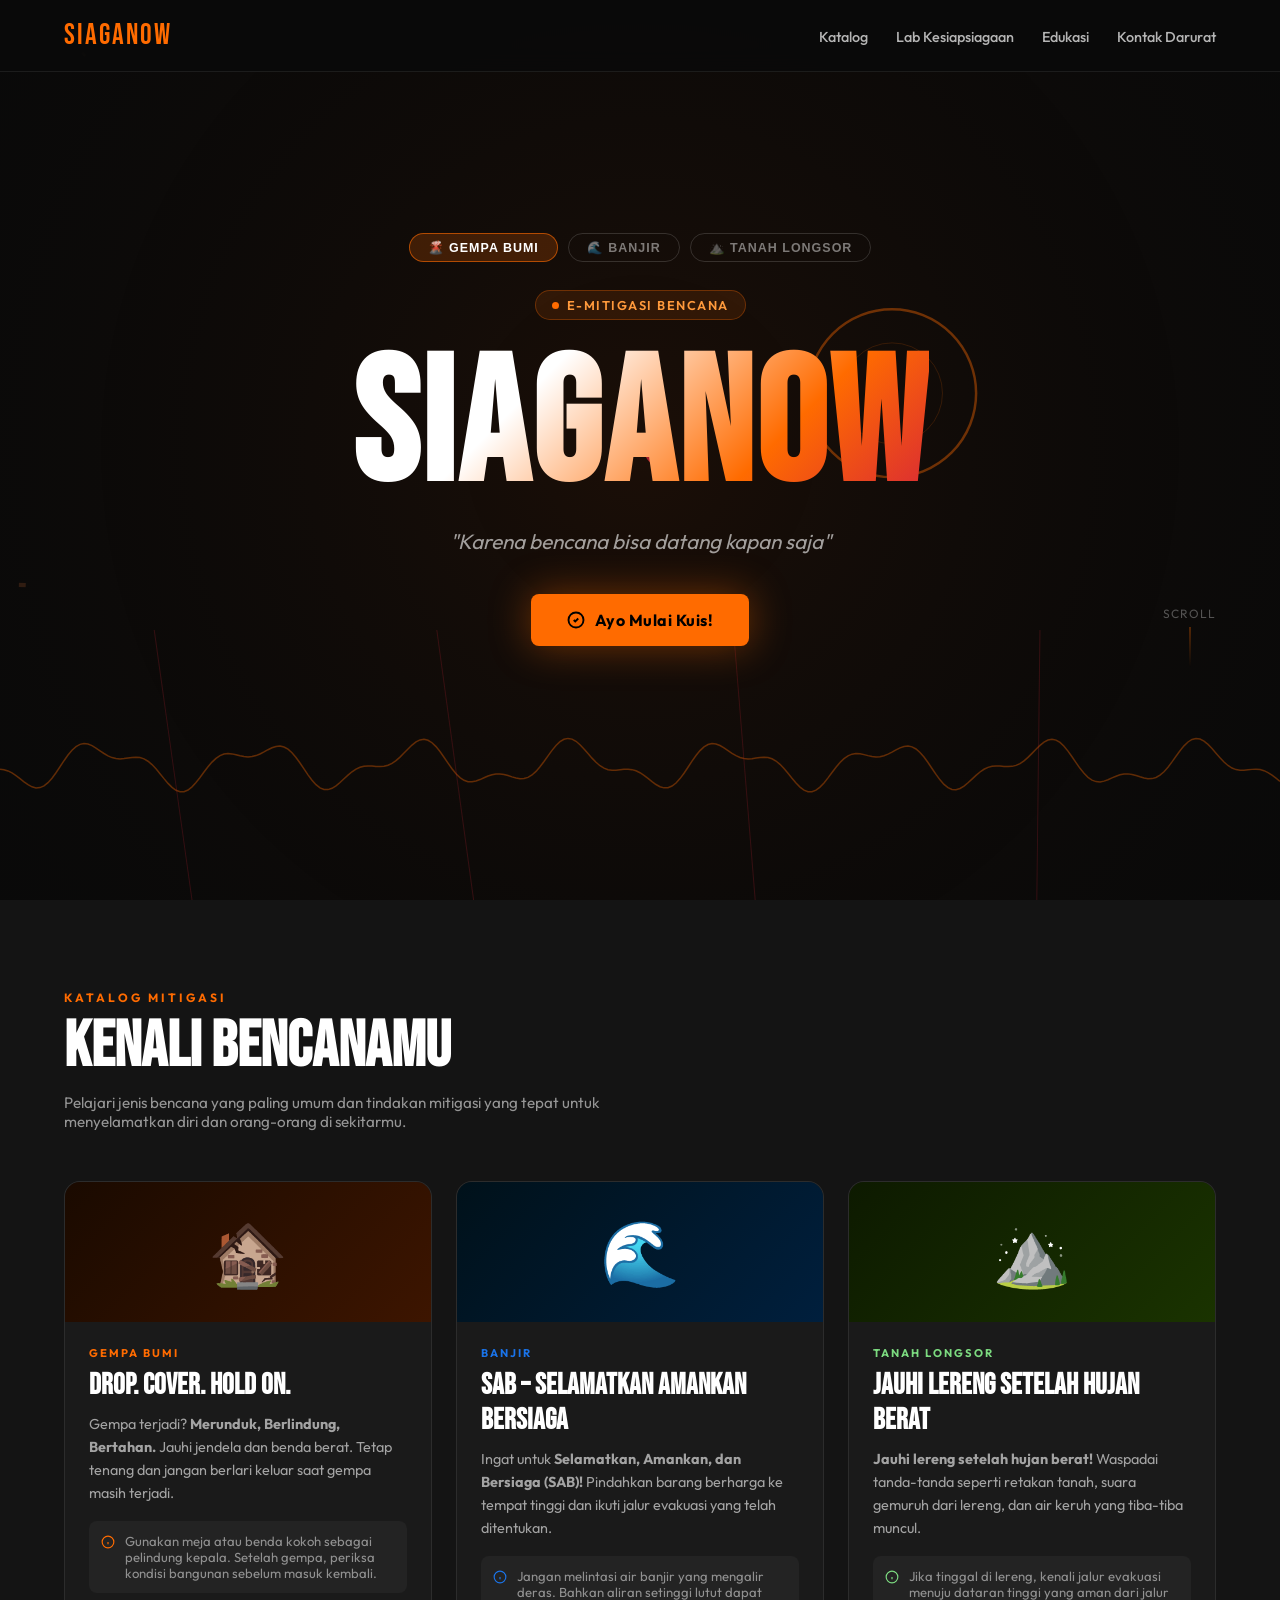
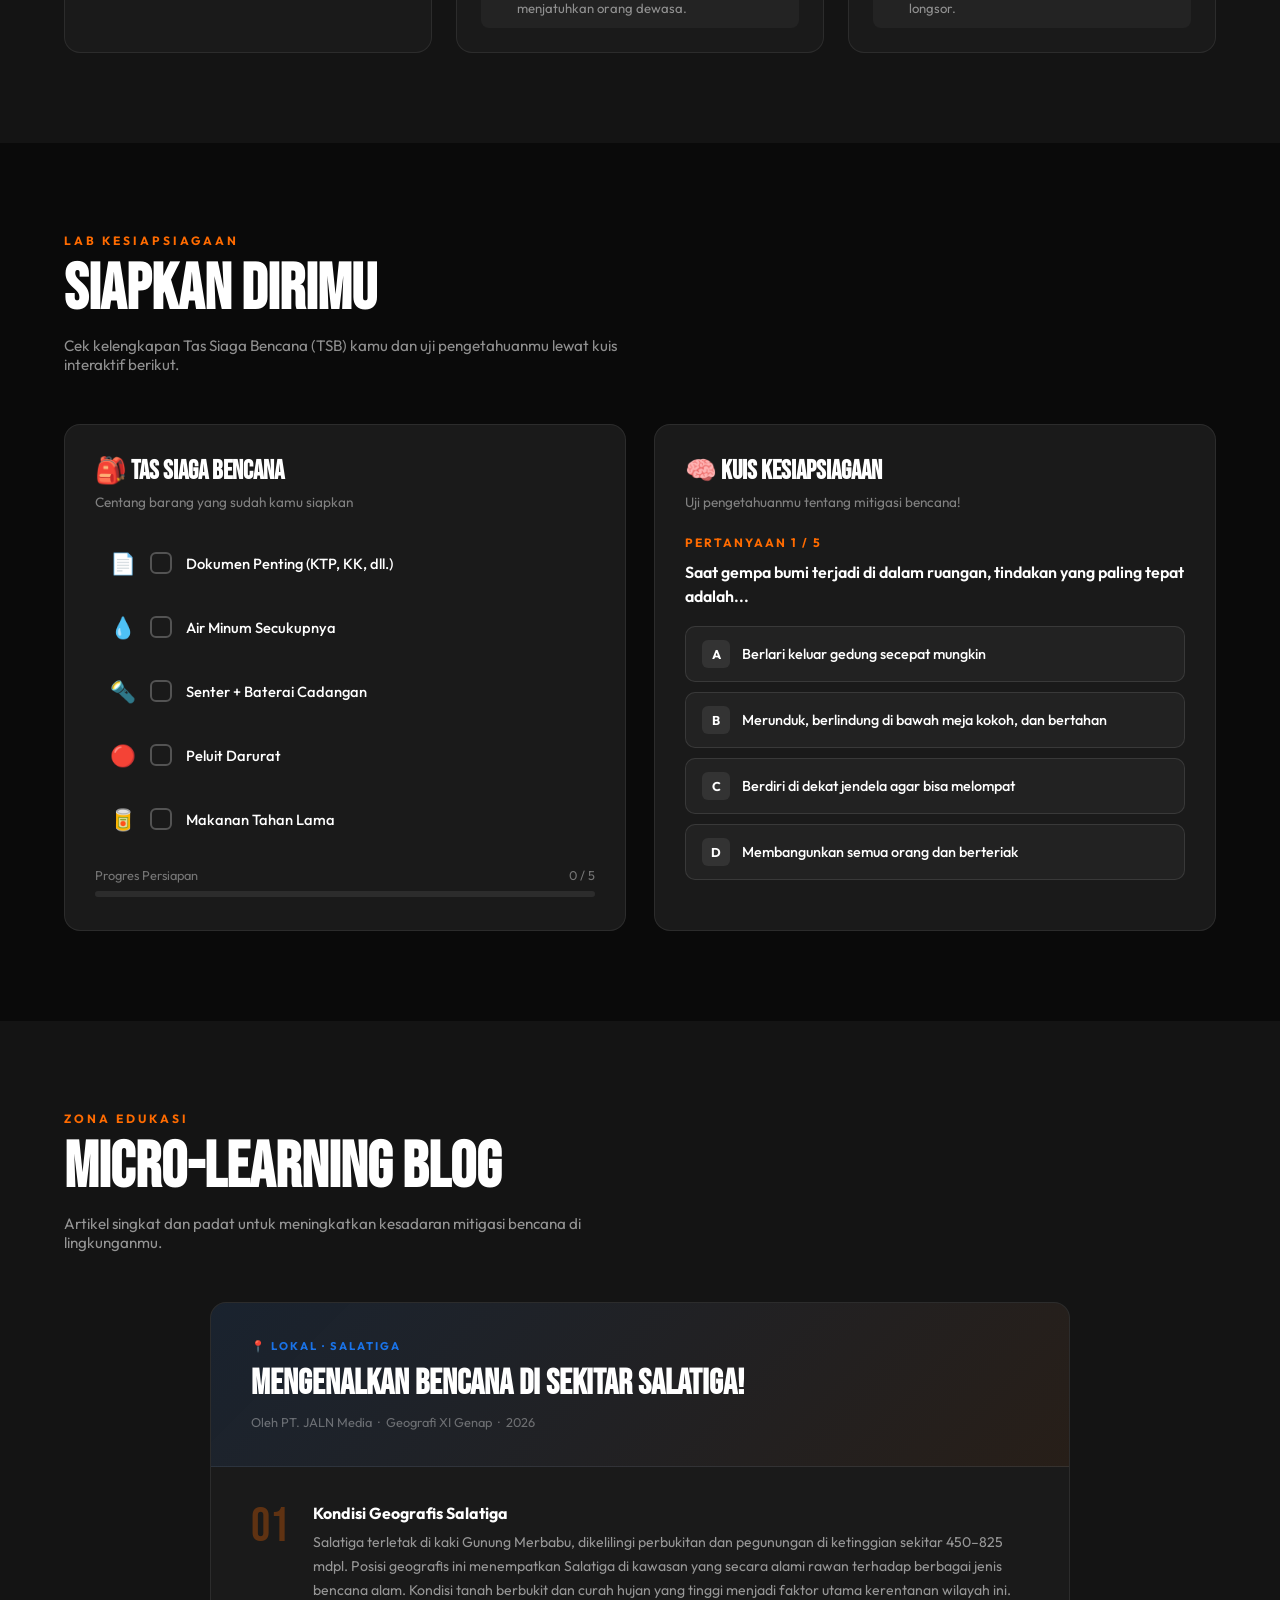
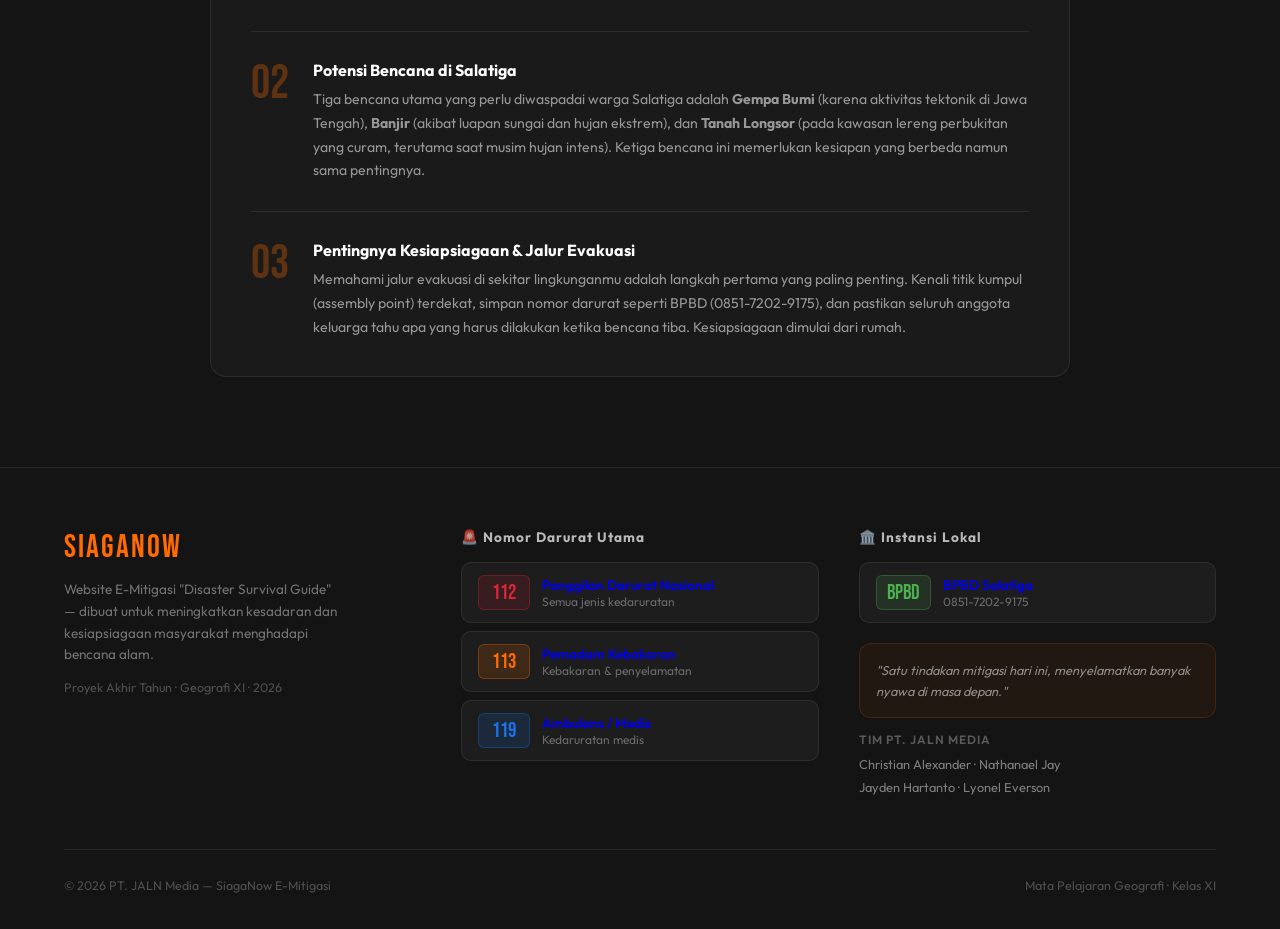
==== siaganow (2).html @ 97d2b54f "Add files via upload" ====
<!DOCTYPE html>
<html lang="id">
<head>
<meta charset="UTF-8">
<meta name="viewport" content="width=device-width, initial-scale=1.0">
<title>SiagaNow – E-Mitigasi</title>
<link href="https://fonts.googleapis.com/css2?family=Bebas+Neue&family=Outfit:wght@300;400;500;600;700&display=swap" rel="stylesheet">
<style>
  :root {
    --orange: #FF6B00;
    --orange-light: #FF9A3C;
    --red: #D72638;
    --blue: #1A73E8;
    --blue-dark: #0D47A1;
    --dark: #0A0A0A;
    --dark2: #141414;
    --dark3: #1E1E1E;
    --white: #FFFFFF;
    --grey: #888;
    --card-bg: #1a1a1a;
    --border: rgba(255,255,255,0.08);
  }
  *, *::before, *::after { margin:0; padding:0; box-sizing:border-box; }
  html { scroll-behavior: smooth; }

  body {
    font-family: 'Outfit', sans-serif;
    background: var(--dark);
    color: var(--white);
    overflow-x: hidden;
  }

  /* NAV */
  nav {
    position: fixed; top:0; left:0; right:0; z-index:100;
    display:flex; align-items:center; justify-content:space-between;
    padding: 18px 5%;
    background: rgba(10,10,10,0.85);
    backdrop-filter: blur(12px);
    border-bottom: 1px solid var(--border);
  }
  .nav-logo { font-family:'Bebas Neue',sans-serif; font-size:1.8rem; letter-spacing:2px; color:var(--orange); }
  .nav-links { display:flex; gap:28px; list-style:none; }
  .nav-links a { color:rgba(255,255,255,0.7); text-decoration:none; font-size:.9rem; font-weight:500; transition:color .2s; }
  .nav-links a:hover { color:var(--orange); }

  /* HERO */
  #hero {
    min-height: 100vh;
    display:flex; flex-direction:column; align-items:center; justify-content:center;
    text-align:center; position:relative; padding: 120px 5% 80px;
    background: var(--dark);
    overflow:hidden;
  }
  #hero-canvas {
    position:absolute; inset:0; width:100%; height:100%; pointer-events:none; z-index:0;
  }
  #hero > *:not(#hero-canvas) { position:relative; z-index:1; }

  /* disaster tabs */
  .disaster-tabs {
    display:flex; gap:10px; margin-bottom:28px; justify-content:center;
    animation: fadeUp .6s .05s ease both;
  }
  .dtab {
    padding:6px 18px; border-radius:999px; border:1px solid rgba(255,255,255,0.15);
    font-size:.78rem; font-weight:600; letter-spacing:1px; text-transform:uppercase;
    cursor:pointer; transition:all .25s; background:transparent; color:rgba(255,255,255,0.45);
  }
  .dtab.active { color:#fff; }
  .dtab[data-d="gempa"].active { background:rgba(255,107,0,0.2); border-color:rgba(255,107,0,0.6); }
  .dtab[data-d="banjir"].active { background:rgba(26,115,232,0.2); border-color:rgba(26,115,232,0.6); }
  .dtab[data-d="longsor"].active { background:rgba(76,175,80,0.2); border-color:rgba(76,175,80,0.6); }
  .hero-badge {
    display:inline-flex; align-items:center; gap:8px;
    background: rgba(255,107,0,0.12); border:1px solid rgba(255,107,0,0.3);
    color:var(--orange-light); font-size:.8rem; font-weight:600; letter-spacing:1.5px; text-transform:uppercase;
    padding:6px 16px; border-radius:999px; margin-bottom:28px;
    animation: fadeUp .6s ease both;
  }
  .hero-badge span { width:7px;height:7px;border-radius:50%;background:var(--orange);animation:pulse 1.5s infinite; }
  @keyframes pulse { 0%,100%{opacity:1} 50%{opacity:.3} }
  @keyframes pulse-ring { 0%{transform:scale(1);opacity:1} 100%{transform:scale(2.5);opacity:0} }

  h1 {
    font-family:'Bebas Neue',sans-serif;
    font-size: clamp(5rem,14vw,11rem);
    line-height:.92; letter-spacing:3px;
    background: linear-gradient(135deg, var(--white) 30%, var(--orange) 70%, var(--red));
    -webkit-background-clip:text; -webkit-text-fill-color:transparent; background-clip:text;
    animation: fadeUp .7s .1s ease both;
  }
  .hero-sub {
    font-size:clamp(1rem,2.5vw,1.3rem); color:rgba(255,255,255,0.6);
    margin:18px auto 40px; max-width:500px; font-style:italic;
    animation: fadeUp .7s .2s ease both;
  }
  .cta-btn {
    display:inline-flex; align-items:center; gap:10px;
    background: var(--orange); color:#000;
    font-weight:700; font-size:1rem; letter-spacing:.5px;
    padding:16px 36px; border-radius:8px; text-decoration:none;
    transition: transform .2s, box-shadow .2s;
    animation: fadeUp .7s .3s ease both;
    box-shadow: 0 0 40px rgba(255,107,0,0.4);
  }
  .cta-btn:hover { transform:translateY(-3px); box-shadow:0 8px 50px rgba(255,107,0,0.6); }
  .cta-btn svg { width:18px;height:18px; }

  .hero-scroll {
    position:absolute; bottom:40px; left:50%; transform:translateX(-50%);
    display:flex; flex-direction:column; align-items:center; gap:6px;
    color:rgba(255,255,255,0.3); font-size:.75rem; letter-spacing:1px;
    animation: fadeIn 1s 1s ease both;
  }
  .hero-scroll::after {
    content:''; width:1px;height:40px;background:linear-gradient(to bottom,rgba(255,107,0,0.6),transparent);
    animation:scrollLine 1.5s infinite;
  }
  @keyframes scrollLine { 0%{opacity:0;transform:scaleY(0);transform-origin:top} 50%{opacity:1} 100%{opacity:0;transform:scaleY(1);transform-origin:top} }

  @keyframes fadeUp { from{opacity:0;transform:translateY(30px)} to{opacity:1;transform:translateY(0)} }
  @keyframes fadeIn { from{opacity:0} to{opacity:1} }

  /* SECTION COMMON */
  section { padding:90px 5%; }
  .section-label {
    font-size:.75rem; font-weight:700; letter-spacing:3px; text-transform:uppercase;
    color:var(--orange); margin-bottom:10px;
  }
  .section-title {
    font-family:'Bebas Neue',sans-serif; font-size:clamp(2.5rem,6vw,4rem); line-height:1;
    margin-bottom:14px;
  }
  .section-desc { color:rgba(255,255,255,0.55); font-size:.95rem; max-width:560px; margin-bottom:50px; }

  /* KATALOG MITIGASI */
  #katalog { background:var(--dark2); }
  .katalog-grid { display:grid; grid-template-columns:repeat(auto-fit,minmax(280px,1fr)); gap:24px; }
  .bencana-card {
    background:var(--card-bg);
    border:1px solid var(--border);
    border-radius:16px; overflow:hidden;
    transition:transform .3s, border-color .3s;
    cursor:default;
    position:relative;
  }
  .bencana-card:hover { transform:translateY(-6px); }
  .bencana-card:hover .card-glow { opacity:1; }
  .card-glow {
    position:absolute; inset:0; border-radius:16px; opacity:0;
    transition:opacity .3s; pointer-events:none;
    border:1px solid; 
  }
  .card-icon-wrap {
    height:140px; display:flex; align-items:center; justify-content:center;
    font-size:4rem; position:relative; overflow:hidden;
  }
  .card-body { padding:24px; }
  .card-type { font-size:.7rem; font-weight:700; letter-spacing:2px; text-transform:uppercase; margin-bottom:8px; }
  .card-title { font-family:'Bebas Neue',sans-serif; font-size:1.8rem; margin-bottom:10px; }
  .card-msg { font-size:.9rem; color:rgba(255,255,255,0.6); line-height:1.6; }
  .card-tip {
    margin-top:16px; display:flex; align-items:flex-start; gap:10px;
    background:rgba(255,255,255,0.04); border-radius:8px; padding:12px;
    font-size:.82rem; color:rgba(255,255,255,0.5);
  }
  .card-tip svg { flex-shrink:0; margin-top:2px; }

  /* Gempa */
  .card-gempa .card-icon-wrap { background:linear-gradient(135deg,#1a0a00,#3d1500); }
  .card-gempa .card-glow { border-color:var(--orange); box-shadow:inset 0 0 30px rgba(255,107,0,0.08); }
  .card-gempa .card-type { color:var(--orange); }
  /* Banjir */
  .card-banjir .card-icon-wrap { background:linear-gradient(135deg,#00111a,#001f3d); }
  .card-banjir .card-glow { border-color:var(--blue); box-shadow:inset 0 0 30px rgba(26,115,232,0.08); }
  .card-banjir .card-type { color:var(--blue); }
  /* Longsor */
  .card-longsor .card-icon-wrap { background:linear-gradient(135deg,#0d1a00,#1a3300); }
  .card-longsor .card-glow { border-color:#4CAF50; box-shadow:inset 0 0 30px rgba(76,175,80,0.08); }
  .card-longsor .card-type { color:#7CDB80; }

  /* LAB */
  #lab { background:var(--dark); }
  .lab-grid { display:grid; grid-template-columns:1fr 1fr; gap:28px; }
  @media(max-width:768px){ .lab-grid{grid-template-columns:1fr;} }

  /* CHECKLIST */
  .checklist-card {
    background:var(--card-bg); border:1px solid var(--border); border-radius:16px; padding:30px;
  }
  .checklist-card h3 { font-family:'Bebas Neue',sans-serif; font-size:1.6rem; margin-bottom:6px; }
  .checklist-sub { color:rgba(255,255,255,0.45); font-size:.85rem; margin-bottom:24px; }
  .checklist-item {
    display:flex; align-items:center; gap:14px;
    padding:14px; border-radius:10px; cursor:pointer;
    transition:background .2s; user-select:none;
    border:1px solid transparent; margin-bottom:8px;
  }
  .checklist-item:hover { background:rgba(255,255,255,0.04); }
  .checklist-item.checked { background:rgba(255,107,0,0.07); border-color:rgba(255,107,0,0.2); }
  .check-box {
    width:22px; height:22px; border-radius:6px; border:2px solid rgba(255,255,255,0.25);
    display:flex; align-items:center; justify-content:center; flex-shrink:0;
    transition:all .2s;
  }
  .checklist-item.checked .check-box { background:var(--orange); border-color:var(--orange); }
  .check-box svg { width:13px;height:13px; opacity:0; transition:opacity .2s; }
  .checklist-item.checked .check-box svg { opacity:1; }
  .check-label { font-size:.92rem; font-weight:500; }
  .checklist-item.checked .check-label { text-decoration:line-through; color:rgba(255,255,255,0.4); }
  .checklist-icon { font-size:1.3rem; }
  .progress-bar-wrap { margin-top:20px; }
  .progress-label { display:flex; justify-content:space-between; font-size:.8rem; color:rgba(255,255,255,0.4); margin-bottom:8px; }
  .progress-track { background:rgba(255,255,255,0.08); border-radius:999px; height:6px; overflow:hidden; }
  .progress-fill { height:100%; background:linear-gradient(90deg,var(--orange),var(--orange-light)); border-radius:999px; transition:width .4s ease; }

  /* QUIZ */
  .quiz-card {
    background:var(--card-bg); border:1px solid var(--border); border-radius:16px; padding:30px;
  }
  .quiz-card h3 { font-family:'Bebas Neue',sans-serif; font-size:1.6rem; margin-bottom:6px; }
  .quiz-sub { color:rgba(255,255,255,0.45); font-size:.85rem; margin-bottom:24px; }
  .quiz-num { font-size:.75rem; font-weight:700; letter-spacing:2px; text-transform:uppercase; color:var(--orange); margin-bottom:10px; }
  .quiz-q { font-size:1rem; font-weight:600; line-height:1.5; margin-bottom:18px; }
  .quiz-opts { display:flex; flex-direction:column; gap:10px; }
  .quiz-opt {
    display:flex; align-items:center; gap:12px;
    background:rgba(255,255,255,0.04); border:1px solid rgba(255,255,255,0.1);
    border-radius:10px; padding:13px 16px; cursor:pointer; transition:all .2s;
    font-size:.9rem; font-weight:500;
  }
  .quiz-opt:hover { background:rgba(255,107,0,0.08); border-color:rgba(255,107,0,0.3); }
  .quiz-opt.correct { background:rgba(76,175,80,0.12); border-color:#4CAF50; color:#7CDB80; }
  .quiz-opt.wrong { background:rgba(215,38,56,0.12); border-color:var(--red); color:#ff6b7a; }
  .opt-letter {
    width:28px; height:28px; border-radius:6px; background:rgba(255,255,255,0.08);
    display:flex; align-items:center; justify-content:center;
    font-size:.8rem; font-weight:700; flex-shrink:0;
  }
  .quiz-feedback {
    margin-top:16px; padding:14px; border-radius:10px; font-size:.87rem; line-height:1.5;
    display:none;
  }
  .quiz-feedback.show { display:block; }
  .quiz-feedback.ok { background:rgba(76,175,80,0.1); border:1px solid rgba(76,175,80,0.3); color:#7CDB80; }
  .quiz-feedback.bad { background:rgba(215,38,56,0.1); border:1px solid rgba(215,38,56,0.3); color:#ff6b7a; }
  .quiz-nav { display:flex; gap:12px; margin-top:20px; }
  .quiz-btn {
    padding:10px 22px; border-radius:8px; font-size:.85rem; font-weight:600;
    cursor:pointer; border:none; transition:all .2s;
  }
  .quiz-btn.primary { background:var(--orange); color:#000; }
  .quiz-btn.primary:hover { background:var(--orange-light); }
  .quiz-btn.secondary { background:rgba(255,255,255,0.08); color:var(--white); }
  .quiz-btn.secondary:hover { background:rgba(255,255,255,0.14); }
  .quiz-score { text-align:center; padding:20px 0; display:none; }
  .quiz-score.show { display:block; }
  .score-num { font-family:'Bebas Neue',sans-serif; font-size:5rem; color:var(--orange); line-height:1; }
  .score-label { font-size:.9rem; color:rgba(255,255,255,0.5); margin-top:6px; }

  /* BLOG */
  #blog { background:var(--dark2); }
  .blog-card {
    background:var(--card-bg); border:1px solid var(--border); border-radius:16px; overflow:hidden;
    max-width:860px; margin:0 auto;
  }
  .blog-header {
    padding:36px 40px; border-bottom:1px solid var(--border);
    background: linear-gradient(135deg,rgba(26,115,232,0.1),rgba(255,107,0,0.06));
  }
  .blog-tag { font-size:.7rem; font-weight:700; letter-spacing:2px; text-transform:uppercase; color:var(--blue); margin-bottom:12px; }
  .blog-title { font-family:'Bebas Neue',sans-serif; font-size:2.2rem; line-height:1.1; margin-bottom:10px; }
  .blog-meta { font-size:.8rem; color:rgba(255,255,255,0.35); }
  .blog-content { padding:36px 40px; }
  .blog-point {
    display:flex; gap:18px; align-items:flex-start; margin-bottom:28px; padding-bottom:28px;
    border-bottom:1px solid var(--border);
  }
  .blog-point:last-child { margin-bottom:0; padding-bottom:0; border-bottom:none; }
  .blog-point-num {
    font-family:'Bebas Neue',sans-serif; font-size:3rem; line-height:1;
    color:var(--orange); opacity:.3; flex-shrink:0; width:44px;
  }
  .blog-point-body h4 { font-weight:700; font-size:1rem; margin-bottom:8px; }
  .blog-point-body p { font-size:.88rem; color:rgba(255,255,255,0.55); line-height:1.7; }

  /* FOOTER */
  footer {
    background:var(--dark2); border-top:1px solid var(--border);
    padding:60px 5% 36px;
  }
  .footer-grid { display:grid; grid-template-columns:1fr 1fr 1fr; gap:40px; margin-bottom:50px; }
  @media(max-width:768px){.footer-grid{grid-template-columns:1fr;}}
  .footer-brand .nav-logo { font-size:2rem; display:block; margin-bottom:12px; }
  .footer-brand p { font-size:.85rem; color:rgba(255,255,255,0.4); line-height:1.6; max-width:280px; }
  .footer-col h5 { font-weight:700; font-size:.85rem; letter-spacing:1px; margin-bottom:16px; color:rgba(255,255,255,0.7); }
  .emergency-num {
    display:flex; align-items:center; gap:12px;
    padding:12px 16px; background:rgba(255,255,255,0.04);
    border:1px solid var(--border); border-radius:10px; margin-bottom:8px; cursor:pointer;
    transition:border-color .2s;
    text-decoration:none;
  }
  .emergency-num:hover { border-color:var(--orange); }
  .num-badge {
    font-family:'Bebas Neue',sans-serif; font-size:1.3rem;
    padding:4px 10px; border-radius:6px; min-width:52px; text-align:center;
  }
  .num-badge.red { background:rgba(215,38,56,0.15); color:var(--red); border:1px solid rgba(215,38,56,0.3); }
  .num-badge.orange { background:rgba(255,107,0,0.15); color:var(--orange); border:1px solid rgba(255,107,0,0.3); }
  .num-badge.blue { background:rgba(26,115,232,0.15); color:var(--blue); border:1px solid rgba(26,115,232,0.3); }
  .num-badge.green { background:rgba(76,175,80,0.15); color:#4CAF50; border:1px solid rgba(76,175,80,0.3); }
  .num-info { display:flex; flex-direction:column; }
  .num-name { font-weight:600; font-size:.85rem; }
  .num-desc { font-size:.75rem; color:rgba(255,255,255,0.35); }
  .footer-bottom {
    border-top:1px solid var(--border); padding-top:28px;
    display:flex; align-items:center; justify-content:space-between;
    font-size:.78rem; color:rgba(255,255,255,0.25);
  }
  .team-tag { font-size:.78rem; color:rgba(255,255,255,0.25); }

  /* RESPONSIVE */
  @media(max-width:768px){
    nav { padding:14px 4%; }
    .nav-links { display:none; }
    h1 { font-size: clamp(4rem,18vw,7rem); }
    section { padding:60px 4%; }
    .katalog-grid { grid-template-columns:1fr; }
    .blog-header, .blog-content { padding:24px 22px; }
  }
</style>
</head>
<body>

<!-- NAV -->
<nav>
  <span class="nav-logo">SiagaNow</span>
  <ul class="nav-links">
    <li><a href="#katalog">Katalog</a></li>
    <li><a href="#lab">Lab Kesiapsiagaan</a></li>
    <li><a href="#blog">Edukasi</a></li>
    <li><a href="#footer">Kontak Darurat</a></li>
  </ul>
</nav>

<!-- HERO -->
<section id="hero">
  <canvas id="hero-canvas"></canvas>
  <div class="disaster-tabs">
    <button class="dtab active" data-d="gempa" onclick="switchDisaster('gempa',this)">🌋 Gempa Bumi</button>
    <button class="dtab" data-d="banjir" onclick="switchDisaster('banjir',this)">🌊 Banjir</button>
    <button class="dtab" data-d="longsor" onclick="switchDisaster('longsor',this)">⛰️ Tanah Longsor</button>
  </div>
  <div class="hero-badge"><span></span>E-Mitigasi Bencana</div>
  <h1>SiagaNow</h1>
  <p class="hero-sub">"Karena bencana bisa datang kapan saja"</p>
  <a href="#lab" class="cta-btn">
    <svg viewBox="0 0 24 24" fill="none" stroke="currentColor" stroke-width="2.5"><path d="M9 12l2 2 4-4"/><circle cx="12" cy="12" r="10"/></svg>
    Ayo Mulai Kuis!
  </a>
  <div class="hero-scroll">SCROLL</div>
</section>

<!-- KATALOG MITIGASI -->
<section id="katalog">
  <p class="section-label">Katalog Mitigasi</p>
  <h2 class="section-title">Kenali Bencanamu</h2>
  <p class="section-desc">Pelajari jenis bencana yang paling umum dan tindakan mitigasi yang tepat untuk menyelamatkan diri dan orang-orang di sekitarmu.</p>

  <div class="katalog-grid">
    <!-- Gempa -->
    <div class="bencana-card card-gempa">
      <div class="card-glow"></div>
      <div class="card-icon-wrap">🏚️</div>
      <div class="card-body">
        <p class="card-type">Gempa Bumi</p>
        <h3 class="card-title">DROP. COVER. HOLD ON.</h3>
        <p class="card-msg">Gempa terjadi? <strong>Merunduk, Berlindung, Bertahan.</strong> Jauhi jendela dan benda berat. Tetap tenang dan jangan berlari keluar saat gempa masih terjadi.</p>
        <div class="card-tip">
          <svg width="14" height="14" viewBox="0 0 24 24" fill="none" stroke="#FF6B00" stroke-width="2"><circle cx="12" cy="12" r="10"/><path d="M12 16v-4M12 8h.01"/></svg>
          Gunakan meja atau benda kokoh sebagai pelindung kepala. Setelah gempa, periksa kondisi bangunan sebelum masuk kembali.
        </div>
      </div>
    </div>

    <!-- Banjir -->
    <div class="bencana-card card-banjir">
      <div class="card-glow"></div>
      <div class="card-icon-wrap">🌊</div>
      <div class="card-body">
        <p class="card-type">Banjir</p>
        <h3 class="card-title">SAB – Selamatkan Amankan Bersiaga</h3>
        <p class="card-msg">Ingat untuk <strong>Selamatkan, Amankan, dan Bersiaga (SAB)!</strong> Pindahkan barang berharga ke tempat tinggi dan ikuti jalur evakuasi yang telah ditentukan.</p>
        <div class="card-tip">
          <svg width="14" height="14" viewBox="0 0 24 24" fill="none" stroke="#1A73E8" stroke-width="2"><circle cx="12" cy="12" r="10"/><path d="M12 16v-4M12 8h.01"/></svg>
          Jangan melintasi air banjir yang mengalir deras. Bahkan aliran setinggi lutut dapat menjatuhkan orang dewasa.
        </div>
      </div>
    </div>

    <!-- Longsor -->
    <div class="bencana-card card-longsor">
      <div class="card-glow"></div>
      <div class="card-icon-wrap">⛰️</div>
      <div class="card-body">
        <p class="card-type">Tanah Longsor</p>
        <h3 class="card-title">Jauhi Lereng Setelah Hujan Berat</h3>
        <p class="card-msg"><strong>Jauhi lereng setelah hujan berat!</strong> Waspadai tanda-tanda seperti retakan tanah, suara gemuruh dari lereng, dan air keruh yang tiba-tiba muncul.</p>
        <div class="card-tip">
          <svg width="14" height="14" viewBox="0 0 24 24" fill="none" stroke="#7CDB80" stroke-width="2"><circle cx="12" cy="12" r="10"/><path d="M12 16v-4M12 8h.01"/></svg>
          Jika tinggal di lereng, kenali jalur evakuasi menuju dataran tinggi yang aman dari jalur longsor.
        </div>
      </div>
    </div>
  </div>
</section>

<!-- LAB KESIAPSIAGAAN -->
<section id="lab">
  <p class="section-label">Lab Kesiapsiagaan</p>
  <h2 class="section-title">Siapkan Dirimu</h2>
  <p class="section-desc">Cek kelengkapan Tas Siaga Bencana (TSB) kamu dan uji pengetahuanmu lewat kuis interaktif berikut.</p>

  <div class="lab-grid">
    <!-- Checklist -->
    <div class="checklist-card">
      <h3>🎒 Tas Siaga Bencana</h3>
      <p class="checklist-sub">Centang barang yang sudah kamu siapkan</p>

      <div class="checklist-item" onclick="toggleCheck(this)">
        <span class="checklist-icon">📄</span>
        <div class="check-box"><svg viewBox="0 0 12 12" fill="none" stroke="black" stroke-width="2.5"><polyline points="2,6 5,9 10,3"/></svg></div>
        <span class="check-label">Dokumen Penting (KTP, KK, dll.)</span>
      </div>
      <div class="checklist-item" onclick="toggleCheck(this)">
        <span class="checklist-icon">💧</span>
        <div class="check-box"><svg viewBox="0 0 12 12" fill="none" stroke="black" stroke-width="2.5"><polyline points="2,6 5,9 10,3"/></svg></div>
        <span class="check-label">Air Minum Secukupnya</span>
      </div>
      <div class="checklist-item" onclick="toggleCheck(this)">
        <span class="checklist-icon">🔦</span>
        <div class="check-box"><svg viewBox="0 0 12 12" fill="none" stroke="black" stroke-width="2.5"><polyline points="2,6 5,9 10,3"/></svg></div>
        <span class="check-label">Senter + Baterai Cadangan</span>
      </div>
      <div class="checklist-item" onclick="toggleCheck(this)">
        <span class="checklist-icon">🔴</span>
        <div class="check-box"><svg viewBox="0 0 12 12" fill="none" stroke="black" stroke-width="2.5"><polyline points="2,6 5,9 10,3"/></svg></div>
        <span class="check-label">Peluit Darurat</span>
      </div>
      <div class="checklist-item" onclick="toggleCheck(this)">
        <span class="checklist-icon">🥫</span>
        <div class="check-box"><svg viewBox="0 0 12 12" fill="none" stroke="black" stroke-width="2.5"><polyline points="2,6 5,9 10,3"/></svg></div>
        <span class="check-label">Makanan Tahan Lama</span>
      </div>

      <div class="progress-bar-wrap">
        <div class="progress-label">
          <span>Progres Persiapan</span>
          <span id="prog-count">0 / 5</span>
        </div>
        <div class="progress-track">
          <div class="progress-fill" id="prog-fill" style="width:0%"></div>
        </div>
      </div>
    </div>

    <!-- Quiz -->
    <div class="quiz-card">
      <h3>🧠 Kuis Kesiapsiagaan</h3>
      <p class="quiz-sub">Uji pengetahuanmu tentang mitigasi bencana!</p>
      <div id="quiz-body">
        <p class="quiz-num" id="q-num">Pertanyaan 1 / 5</p>
        <p class="quiz-q" id="q-text"></p>
        <div class="quiz-opts" id="q-opts"></div>
        <div class="quiz-feedback" id="q-feedback"></div>
        <div class="quiz-nav">
          <button class="quiz-btn primary" id="q-next" onclick="nextQ()" style="display:none">Selanjutnya →</button>
        </div>
      </div>
      <div class="quiz-score" id="quiz-score">
        <div class="score-num" id="score-val">0</div>
        <div class="score-label">dari 5 pertanyaan benar 🎉</div>
        <button class="quiz-btn primary" onclick="resetQuiz()" style="margin-top:20px">Coba Lagi</button>
      </div>
    </div>
  </div>
</section>

<!-- BLOG -->
<section id="blog">
  <p class="section-label">Zona Edukasi</p>
  <h2 class="section-title">Micro-Learning Blog</h2>
  <p class="section-desc">Artikel singkat dan padat untuk meningkatkan kesadaran mitigasi bencana di lingkunganmu.</p>

  <div class="blog-card">
    <div class="blog-header">
      <p class="blog-tag">📍 Lokal · Salatiga</p>
      <h3 class="blog-title">Mengenalkan Bencana di Sekitar Salatiga!</h3>
      <p class="blog-meta">Oleh PT. JALN Media &nbsp;·&nbsp; Geografi XI Genap &nbsp;·&nbsp; 2026</p>
    </div>
    <div class="blog-content">
      <div class="blog-point">
        <div class="blog-point-num">01</div>
        <div class="blog-point-body">
          <h4>Kondisi Geografis Salatiga</h4>
          <p>Salatiga terletak di kaki Gunung Merbabu, dikelilingi perbukitan dan pegunungan di ketinggian sekitar 450–825 mdpl. Posisi geografis ini menempatkan Salatiga di kawasan yang secara alami rawan terhadap berbagai jenis bencana alam. Kondisi tanah berbukit dan curah hujan yang tinggi menjadi faktor utama kerentanan wilayah ini.</p>
        </div>
      </div>
      <div class="blog-point">
        <div class="blog-point-num">02</div>
        <div class="blog-point-body">
          <h4>Potensi Bencana di Salatiga</h4>
          <p>Tiga bencana utama yang perlu diwaspadai warga Salatiga adalah <strong>Gempa Bumi</strong> (karena aktivitas tektonik di Jawa Tengah), <strong>Banjir</strong> (akibat luapan sungai dan hujan ekstrem), dan <strong>Tanah Longsor</strong> (pada kawasan lereng perbukitan yang curam, terutama saat musim hujan intens). Ketiga bencana ini memerlukan kesiapan yang berbeda namun sama pentingnya.</p>
        </div>
      </div>
      <div class="blog-point">
        <div class="blog-point-num">03</div>
        <div class="blog-point-body">
          <h4>Pentingnya Kesiapsiagaan & Jalur Evakuasi</h4>
          <p>Memahami jalur evakuasi di sekitar lingkunganmu adalah langkah pertama yang paling penting. Kenali titik kumpul (assembly point) terdekat, simpan nomor darurat seperti BPBD (0851-7202-9175), dan pastikan seluruh anggota keluarga tahu apa yang harus dilakukan ketika bencana tiba. Kesiapsiagaan dimulai dari rumah.</p>
        </div>
      </div>
    </div>
  </div>
</section>

<!-- FOOTER -->
<footer id="footer">
  <div class="footer-grid">
    <div class="footer-brand">
      <span class="nav-logo">SiagaNow</span>
      <p>Website E-Mitigasi "Disaster Survival Guide" — dibuat untuk meningkatkan kesadaran dan kesiapsiagaan masyarakat menghadapi bencana alam.</p>
      <p style="margin-top:12px;font-size:.78rem;color:rgba(255,255,255,0.25);">Proyek Akhir Tahun · Geografi XI · 2026</p>
    </div>

    <div class="footer-col">
      <h5>🚨 Nomor Darurat Utama</h5>
      <a class="emergency-num" href="tel:112">
        <span class="num-badge red">112</span>
        <div class="num-info">
          <span class="num-name">Panggilan Darurat Nasional</span>
          <span class="num-desc">Semua jenis kedaruratan</span>
        </div>
      </a>
      <a class="emergency-num" href="tel:113">
        <span class="num-badge orange">113</span>
        <div class="num-info">
          <span class="num-name">Pemadam Kebakaran</span>
          <span class="num-desc">Kebakaran & penyelamatan</span>
        </div>
      </a>
      <a class="emergency-num" href="tel:119">
        <span class="num-badge blue">119</span>
        <div class="num-info">
          <span class="num-name">Ambulans / Medis</span>
          <span class="num-desc">Kedaruratan medis</span>
        </div>
      </a>
    </div>

    <div class="footer-col">
      <h5>🏛️ Instansi Lokal</h5>
      <a class="emergency-num" href="tel:6285172029175">
        <span class="num-badge green">BPBD</span>
        <div class="num-info">
          <span class="num-name">BPBD Salatiga</span>
          <span class="num-desc">0851-7202-9175</span>
        </div>
      </a>
      <div style="margin-top:20px;padding:16px;background:rgba(255,107,0,0.06);border:1px solid rgba(255,107,0,0.15);border-radius:12px;">
        <p style="font-size:.8rem;color:rgba(255,255,255,0.5);line-height:1.6;font-style:italic;">"Satu tindakan mitigasi hari ini, menyelamatkan banyak nyawa di masa depan."</p>
      </div>
      <div style="margin-top:14px;">
        <p style="font-size:.75rem;color:rgba(255,255,255,0.3);margin-bottom:6px;font-weight:600;letter-spacing:1px;">TIM PT. JALN MEDIA</p>
        <p style="font-size:.8rem;color:rgba(255,255,255,0.45);line-height:1.8;">Christian Alexander · Nathanael Jay<br>Jayden Hartanto · Lyonel Everson</p>
      </div>
    </div>
  </div>

  <div class="footer-bottom">
    <span>© 2026 PT. JALN Media — SiagaNow E-Mitigasi</span>
    <span class="team-tag">Mata Pelajaran Geografi · Kelas XI</span>
  </div>
</footer>

<script>
// ─── CHECKLIST ───────────────────────────────────────────────
function toggleCheck(el) {
  el.classList.toggle('checked');
  const checked = document.querySelectorAll('.checklist-item.checked').length;
  const total = document.querySelectorAll('.checklist-item').length;
  document.getElementById('prog-count').textContent = checked + ' / ' + total;
  document.getElementById('prog-fill').style.width = (checked / total * 100) + '%';
}

// ─── QUIZ ─────────────────────────────────────────────────────
const questions = [
  {
    q: "Saat gempa bumi terjadi di dalam ruangan, tindakan yang paling tepat adalah...",
    opts: ["Berlari keluar gedung secepat mungkin","Merunduk, berlindung di bawah meja kokoh, dan bertahan","Berdiri di dekat jendela agar bisa melompat","Membangunkan semua orang dan berteriak"],
    ans: 1,
    exp: "✅ Benar! DROP – COVER – HOLD ON adalah langkah utama. Berlari keluar saat gempa justru berbahaya karena material bangunan bisa jatuh."
  },
  {
    q: "Singkatan SAB dalam mitigasi banjir adalah...",
    opts: ["Siaga, Aman, Bergerak","Selamatkan, Amankan, dan Bersiaga","Simpan, Amankan, Beritahu","Sigap, Aktif, Berlari"],
    ans: 1,
    exp: "✅ Benar! SAB = Selamatkan diri dan orang sekitar, Amankan dokumen & barang penting, Bersiaga mengikuti arahan evakuasi."
  },
  {
    q: "Tanda-tanda alam yang mengindikasikan akan terjadi tanah longsor adalah...",
    opts: ["Langit cerah dan angin sepoi-sepoi","Burung-burung berkumpul di satu pohon","Retakan tanah, suara gemuruh dari lereng, dan air keruh mendadak","Naiknya suhu udara secara tiba-tiba"],
    ans: 2,
    exp: "✅ Benar! Retakan tanah, suara aneh dari lereng, dan munculnya air keruh adalah tanda bahaya longsor yang harus segera ditindaklanjuti."
  },
  {
    q: "Barang manakah yang TIDAK wajib ada dalam Tas Siaga Bencana (TSB)?",
    opts: ["Dokumen penting (KTP, KK)","Senter dan peluit darurat","Pakaian ganti","Konsol game portable"],
    ans: 3,
    exp: "✅ Benar! TSB harus berisi barang esensial untuk bertahan hidup: dokumen, air, makanan, senter, peluit, dan obat-obatan. Barang hiburan bukan prioritas."
  },
  {
    q: "Nomor telepon darurat nasional yang dapat dihubungi untuk SEMUA jenis kedaruratan di Indonesia adalah...",
    opts: ["119","113","112","110"],
    ans: 2,
    exp: "✅ Benar! 112 adalah nomor panggilan darurat nasional terintegrasi. 119 = Ambulans, 113 = Pemadam Kebakaran, 110 = Polisi."
  }
];

let currentQ = 0;
let score = 0;
let answered = false;

function renderQ() {
  const q = questions[currentQ];
  document.getElementById('q-num').textContent = `Pertanyaan ${currentQ+1} / ${questions.length}`;
  document.getElementById('q-text').textContent = q.q;
  document.getElementById('q-feedback').className = 'quiz-feedback';
  document.getElementById('q-feedback').textContent = '';
  document.getElementById('q-next').style.display = 'none';
  answered = false;

  const optsEl = document.getElementById('q-opts');
  optsEl.innerHTML = '';
  const letters = ['A','B','C','D'];
  q.opts.forEach((opt, i) => {
    const div = document.createElement('div');
    div.className = 'quiz-opt';
    div.innerHTML = `<span class="opt-letter">${letters[i]}</span>${opt}`;
    div.onclick = () => selectOpt(i, div);
    optsEl.appendChild(div);
  });
}

function selectOpt(idx, el) {
  if (answered) return;
  answered = true;
  const q = questions[currentQ];
  const fb = document.getElementById('q-feedback');
  const opts = document.querySelectorAll('.quiz-opt');
  
  opts[q.ans].classList.add('correct');
  
  if (idx === q.ans) {
    score++;
    fb.textContent = q.exp;
    fb.className = 'quiz-feedback show ok';
  } else {
    el.classList.add('wrong');
    fb.textContent = '❌ Kurang tepat! ' + q.exp.replace('✅ Benar! ','');
    fb.className = 'quiz-feedback show bad';
  }
  
  document.getElementById('q-next').style.display = 'inline-flex';
  if (currentQ === questions.length - 1) {
    document.getElementById('q-next').textContent = 'Lihat Hasil 🏆';
  }
}

function nextQ() {
  if (!answered) return;
  currentQ++;
  if (currentQ >= questions.length) {
    document.getElementById('quiz-body').style.display = 'none';
    document.getElementById('score-val').textContent = score;
    document.getElementById('quiz-score').classList.add('show');
    return;
  }
  renderQ();
}

function resetQuiz() {
  currentQ = 0; score = 0; answered = false;
  document.getElementById('quiz-body').style.display = 'block';
  document.getElementById('quiz-score').classList.remove('show');
  renderQ();
}

// Init
renderQ();

// ─── HERO CANVAS DISASTER ANIMATION ─────────────────────────────
const canvas = document.getElementById('hero-canvas');
const ctx = canvas.getContext('2d');
let W, H, raf, currentMode = 'gempa', modeTimer = 0;
const particles = [];

function resize() {
  W = canvas.width = canvas.offsetWidth;
  H = canvas.height = canvas.offsetHeight;
}
resize();
window.addEventListener('resize', resize);

// ── Shared helpers ──
function rand(a, b) { return a + Math.random() * (b - a); }
function randInt(a, b) { return Math.floor(rand(a, b)); }

// ────────────────────────────────
// GEMPA – seismic shockwaves + debris
// ────────────────────────────────
const quakeRings = [];
const debrisP = [];
let quakeShake = 0;

function spawnQuakeRing() {
  quakeRings.push({
    x: rand(W * 0.2, W * 0.8),
    y: rand(H * 0.3, H * 0.7),
    r: 0, maxR: rand(120, 240), alpha: 0.8,
    color: Math.random() > 0.5 ? '#FF6B00' : '#D72638',
    speed: rand(1.5, 3)
  });
}

function spawnDebris() {
  debrisP.push({
    x: rand(0, W), y: rand(-20, H * 0.3),
    vx: rand(-3, 3), vy: rand(1, 5),
    size: rand(3, 12), rotation: rand(0, Math.PI * 2),
    rotSpeed: rand(-0.1, 0.1),
    alpha: 1, color: `hsl(${randInt(20, 40)}, 60%, ${randInt(40, 70)}%)`
  });
}

function drawGempa() {
  // dark orange radial bg
  const bg = ctx.createRadialGradient(W/2, H/2, 0, W/2, H/2, W * 0.7);
  bg.addColorStop(0, 'rgba(80,30,0,0.25)');
  bg.addColorStop(1, 'rgba(0,0,0,0)');
  ctx.fillStyle = bg; ctx.fillRect(0, 0, W, H);

  // rings
  for (let i = quakeRings.length - 1; i >= 0; i--) {
    const ring = quakeRings[i];
    ring.r += ring.speed;
    ring.alpha -= 0.008;
    if (ring.alpha <= 0 || ring.r > ring.maxR) { quakeRings.splice(i, 1); continue; }
    ctx.beginPath();
    ctx.arc(ring.x, ring.y, ring.r, 0, Math.PI * 2);
    ctx.strokeStyle = ring.color + Math.floor(ring.alpha * 255).toString(16).padStart(2,'0');
    ctx.lineWidth = 2.5;
    ctx.stroke();

    // inner ring
    if (ring.r > 20) {
      ctx.beginPath();
      ctx.arc(ring.x, ring.y, ring.r * 0.6, 0, Math.PI * 2);
      ctx.strokeStyle = ring.color + Math.floor(ring.alpha * 0.4 * 255).toString(16).padStart(2,'0');
      ctx.lineWidth = 1;
      ctx.stroke();
    }
  }

  // debris
  for (let i = debrisP.length - 1; i >= 0; i--) {
    const d = debrisP[i];
    d.x += d.vx; d.y += d.vy; d.vy += 0.12;
    d.rotation += d.rotSpeed; d.alpha -= 0.012;
    if (d.alpha <= 0 || d.y > H + 30) { debrisP.splice(i, 1); continue; }
    ctx.save();
    ctx.globalAlpha = d.alpha;
    ctx.translate(d.x, d.y);
    ctx.rotate(d.rotation);
    ctx.fillStyle = d.color;
    ctx.fillRect(-d.size/2, -d.size/2, d.size, d.size * 0.6);
    ctx.restore();
  }

  // seismic line across bottom
  ctx.beginPath();
  ctx.strokeStyle = 'rgba(255,107,0,0.35)';
  ctx.lineWidth = 1.5;
  const t = Date.now() / 80;
  for (let x = 0; x <= W; x += 4) {
    const y = H * 0.85 + Math.sin(x * 0.04 + t) * 18 + Math.sin(x * 0.09 + t * 1.3) * 9;
    x === 0 ? ctx.moveTo(x, y) : ctx.lineTo(x, y);
  }
  ctx.stroke();

  // ground crack lines
  ctx.strokeStyle = 'rgba(215,38,56,0.2)';
  ctx.lineWidth = 1;
  for (let i = 0; i < 4; i++) {
    const cx = W * (0.15 + i * 0.22);
    ctx.beginPath(); ctx.moveTo(cx, H);
    ctx.lineTo(cx + rand(-40, 40), H * 0.7);
    ctx.stroke();
  }

  modeTimer++;
  if (modeTimer % 45 === 0) spawnQuakeRing();
  if (modeTimer % 30 === 0) spawnDebris();
}

// ────────────────────────────────
// BANJIR – rising water + waves + rain + debris
// ────────────────────────────────
let waterLevel = H;
const rainDrops = [];
const waterDebris = [];
let waveOffset = 0;

function spawnRain() {
  for (let i = 0; i < 3; i++) {
    rainDrops.push({ x: rand(0, W), y: rand(-H, 0), speed: rand(8, 16), len: rand(10, 22), alpha: rand(0.3, 0.7) });
  }
}

function drawBanjir() {
  // blue radial bg
  const bg = ctx.createRadialGradient(W/2, H, 0, W/2, H, H);
  bg.addColorStop(0, 'rgba(0,30,80,0.3)');
  bg.addColorStop(1, 'rgba(0,0,0,0)');
  ctx.fillStyle = bg; ctx.fillRect(0, 0, W, H);

  // slowly rise water
  if (waterLevel > H * 0.35) waterLevel -= 0.3;
  waveOffset += 0.03;

  // rain
  for (let i = rainDrops.length - 1; i >= 0; i--) {
    const r = rainDrops[i];
    r.y += r.speed; r.x -= 1.5;
    if (r.y > H) { rainDrops.splice(i, 1); continue; }
    ctx.beginPath();
    ctx.moveTo(r.x, r.y);
    ctx.lineTo(r.x + 2, r.y + r.len);
    ctx.strokeStyle = `rgba(100,180,255,${r.alpha})`;
    ctx.lineWidth = 1;
    ctx.stroke();
  }

  // water body
  ctx.beginPath();
  ctx.moveTo(0, H);
  for (let x = 0; x <= W; x += 6) {
    const y = waterLevel + Math.sin(x * 0.018 + waveOffset) * 14 + Math.sin(x * 0.035 + waveOffset * 1.4) * 7;
    x === 0 ? ctx.moveTo(x, y) : ctx.lineTo(x, y);
  }
  ctx.lineTo(W, H); ctx.lineTo(0, H); ctx.closePath();
  const waterGrad = ctx.createLinearGradient(0, waterLevel, 0, H);
  waterGrad.addColorStop(0, 'rgba(26,115,232,0.55)');
  waterGrad.addColorStop(1, 'rgba(5,30,80,0.75)');
  ctx.fillStyle = waterGrad;
  ctx.fill();

  // foam on wave top
  for (let x = 0; x <= W; x += 30) {
    const y = waterLevel + Math.sin(x * 0.018 + waveOffset) * 14;
    ctx.beginPath();
    ctx.arc(x + rand(-4,4), y, rand(3,7), 0, Math.PI * 2);
    ctx.fillStyle = 'rgba(255,255,255,0.15)';
    ctx.fill();
  }

  // floating debris
  for (let i = waterDebris.length - 1; i >= 0; i--) {
    const d = waterDebris[i];
    d.x += d.vx;
    d.y = waterLevel + Math.sin(d.x * 0.018 + waveOffset) * 10 + d.bobOffset;
    d.bobOffset = Math.sin(Date.now() / 600 + d.phase) * 5;
    if (d.x > W + 40) { waterDebris.splice(i, 1); continue; }
    ctx.save();
    ctx.globalAlpha = 0.7;
    ctx.translate(d.x, d.y);
    ctx.rotate(Math.sin(Date.now() / 900 + d.phase) * 0.2);
    ctx.fillStyle = d.color;
    ctx.fillRect(-d.w/2, -d.h/2, d.w, d.h);
    ctx.restore();
  }

  if (modeTimer % 4 === 0) spawnRain();
  if (modeTimer % 120 === 0) {
    waterDebris.push({ x: -20, vx: rand(0.8,2), y: waterLevel, w: rand(20,50), h: rand(8,18), color: `hsl(${randInt(20,40)},50%,${randInt(35,55)}%)`, bobOffset:0, phase: rand(0,6.28) });
  }
  modeTimer++;
}

// ────────────────────────────────
// LONGSOR – sliding rocks + dust clouds + trees
// ────────────────────────────────
const rocks = [];
const dustClouds = [];
let hillOffset = 0;

function spawnRock() {
  rocks.push({
    x: rand(W * 0.1, W * 0.9), y: rand(-30, H * 0.2),
    vx: rand(-2.5, 2.5), vy: rand(1.5, 4),
    size: rand(6, 20), rotation: rand(0, Math.PI),
    rotSpeed: rand(-0.08, 0.08),
    alpha: 1, color: `hsl(${randInt(25,45)},${randInt(20,45)}%,${randInt(30,55)}%)`
  });
}

function spawnDust(x, y) {
  for (let i = 0; i < 3; i++) {
    dustClouds.push({ x, y, vx: rand(-1.5,1.5), vy: rand(-2,-0.5), r: rand(15,40), alpha: 0.5, grow: rand(0.5,1.5) });
  }
}

function drawLongsor() {
  // green-earth bg
  const bg = ctx.createRadialGradient(W*0.3, H*0.3, 0, W*0.3, H*0.3, W*0.8);
  bg.addColorStop(0, 'rgba(20,50,10,0.25)');
  bg.addColorStop(1, 'rgba(0,0,0,0)');
  ctx.fillStyle = bg; ctx.fillRect(0, 0, W, H);

  hillOffset += 0.008;

  // hill silhouette
  ctx.beginPath(); ctx.moveTo(0, H);
  ctx.lineTo(0, H * 0.55);
  for (let x = 0; x <= W; x += 8) {
    const y = H * 0.55 - Math.sin(x * 0.006 + hillOffset) * 60 - Math.sin(x * 0.014) * 30;
    ctx.lineTo(x, y);
  }
  ctx.lineTo(W, H); ctx.closePath();
  const hillGrad = ctx.createLinearGradient(0, H*0.3, 0, H);
  hillGrad.addColorStop(0, 'rgba(60,100,20,0.35)');
  hillGrad.addColorStop(0.5, 'rgba(80,55,20,0.4)');
  hillGrad.addColorStop(1, 'rgba(30,20,10,0.5)');
  ctx.fillStyle = hillGrad; ctx.fill();

  // sliding soil streak
  for (let i = 0; i < 6; i++) {
    const sx = W * (0.05 + i * 0.16);
    const t2 = Date.now() / 1200 + i;
    ctx.beginPath();
    ctx.moveTo(sx, H * 0.35);
    ctx.quadraticCurveTo(sx + Math.sin(t2)*30, H * 0.6, sx + Math.sin(t2)*50, H * 0.9);
    ctx.strokeStyle = `rgba(120,80,20,${0.1 + Math.sin(t2)*0.08})`;
    ctx.lineWidth = rand(3,8);
    ctx.stroke();
  }

  // dust clouds
  for (let i = dustClouds.length - 1; i >= 0; i--) {
    const d = dustClouds[i];
    d.x += d.vx; d.y += d.vy; d.r += d.grow; d.alpha -= 0.012;
    if (d.alpha <= 0) { dustClouds.splice(i, 1); continue; }
    const g = ctx.createRadialGradient(d.x, d.y, 0, d.x, d.y, d.r);
    g.addColorStop(0, `rgba(180,140,80,${d.alpha})`);
    g.addColorStop(1, 'rgba(180,140,80,0)');
    ctx.fillStyle = g; ctx.beginPath(); ctx.arc(d.x, d.y, d.r, 0, Math.PI*2); ctx.fill();
  }

  // rocks
  for (let i = rocks.length - 1; i >= 0; i--) {
    const r = rocks[i];
    r.x += r.vx; r.y += r.vy; r.vy += 0.15; r.rotation += r.rotSpeed;
    if (r.y > H + 30) { spawnDust(r.x, H * 0.8); rocks.splice(i, 1); continue; }
    ctx.save();
    ctx.globalAlpha = r.alpha;
    ctx.translate(r.x, r.y); ctx.rotate(r.rotation);
    ctx.beginPath();
    ctx.moveTo(-r.size*0.5, r.size*0.3);
    ctx.lineTo(0, -r.size*0.5);
    ctx.lineTo(r.size*0.5, r.size*0.2);
    ctx.lineTo(r.size*0.3, r.size*0.5);
    ctx.lineTo(-r.size*0.4, r.size*0.5);
    ctx.closePath();
    ctx.fillStyle = r.color; ctx.fill();
    ctx.restore();
  }

  if (modeTimer % 35 === 0) spawnRock();
  if (modeTimer % 80 === 0 && rocks.length > 0) spawnDust(rocks[0].x, rocks[0].y);
  modeTimer++;
}

// ── MAIN LOOP ──
function loop() {
  ctx.clearRect(0, 0, W, H);
  if (currentMode === 'gempa') drawGempa();
  else if (currentMode === 'banjir') drawBanjir();
  else drawLongsor();
  raf = requestAnimationFrame(loop);
}
loop();

function switchDisaster(mode, btn) {
  currentMode = mode;
  modeTimer = 0;
  // reset states
  quakeRings.length = 0; debrisP.length = 0;
  rainDrops.length = 0; waterDebris.length = 0; waterLevel = H;
  rocks.length = 0; dustClouds.length = 0;
  document.querySelectorAll('.dtab').forEach(b => b.classList.remove('active'));
  btn.classList.add('active');
}

// ─── SCROLL ANIMATION ─────────────────────────────────────────
const observer = new IntersectionObserver((entries) => {
  entries.forEach(e => {
    if (e.isIntersecting) e.target.style.opacity = '1';
  });
}, { threshold: 0.1 });
document.querySelectorAll('.bencana-card, .blog-point').forEach(el => {
  el.style.opacity = '0';
  el.style.transition = 'opacity 0.6s ease';
  observer.observe(el);
});
</script>
</body>
</html>
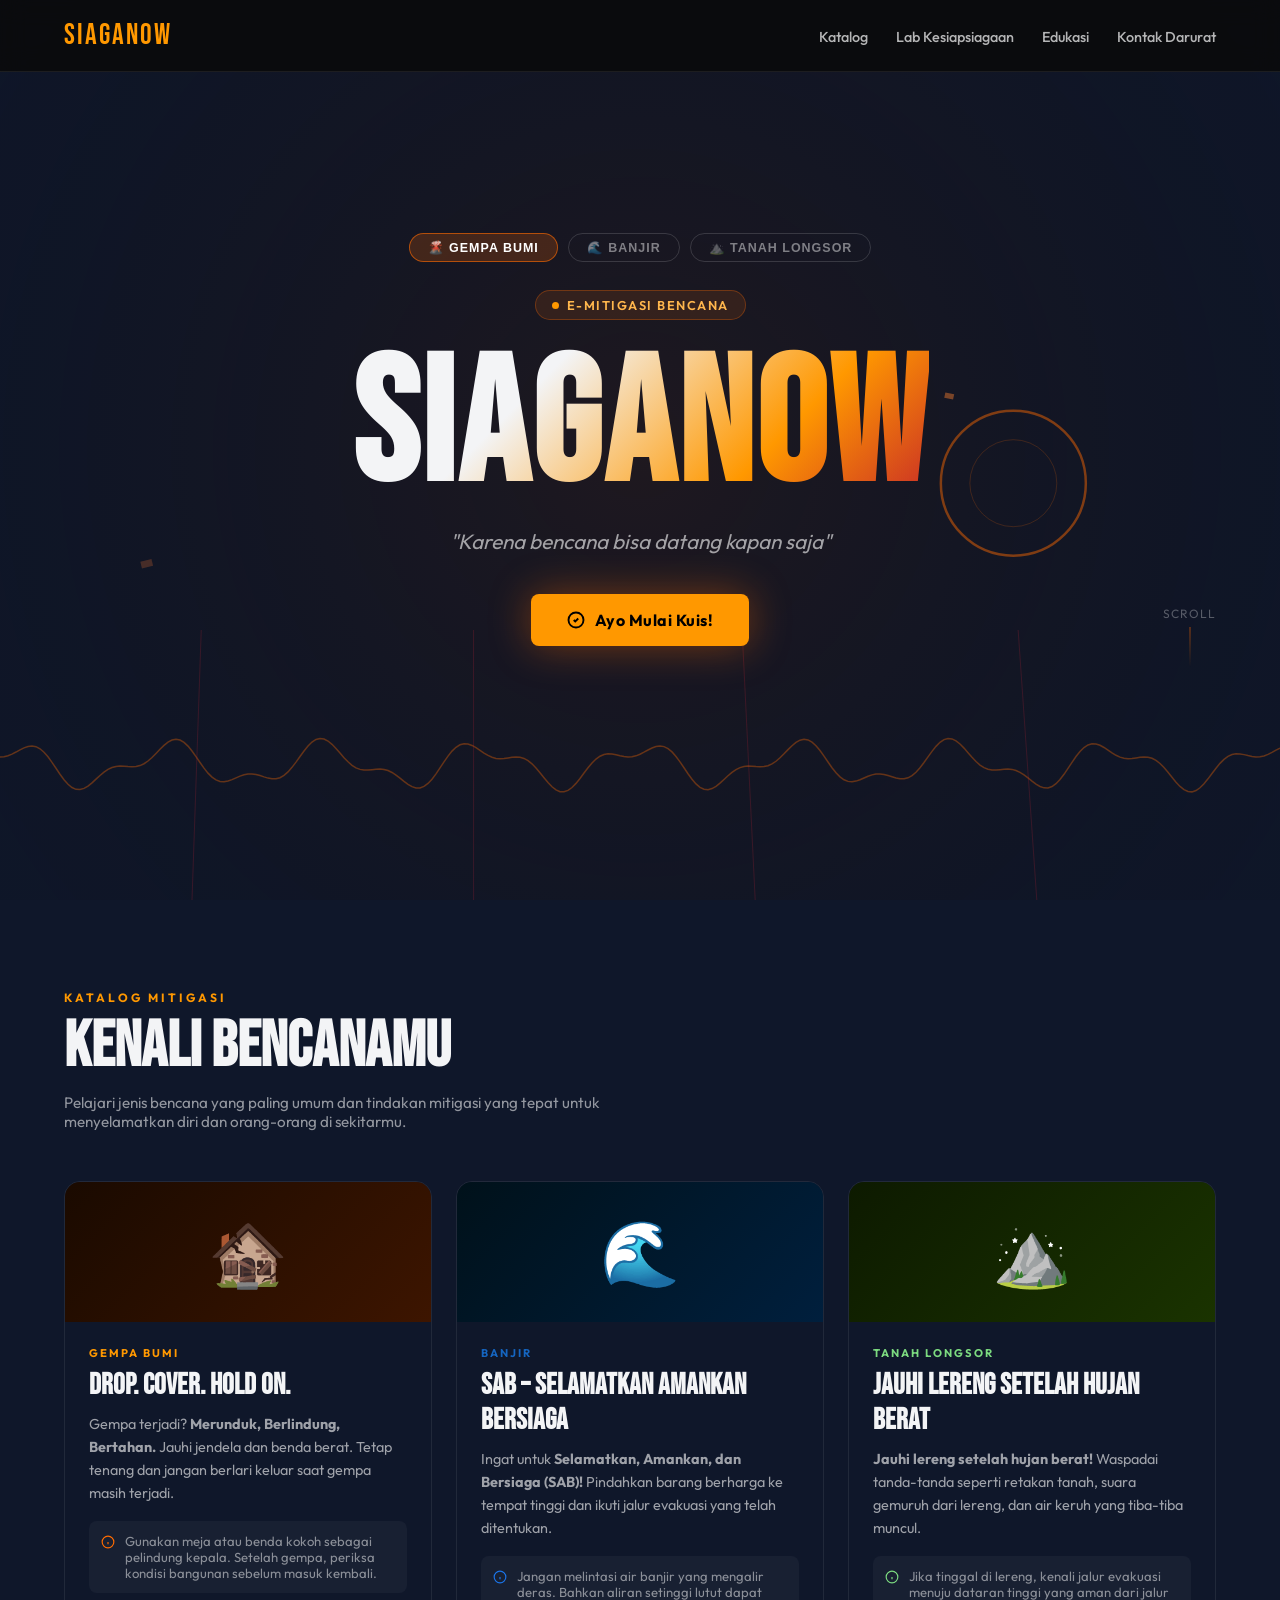
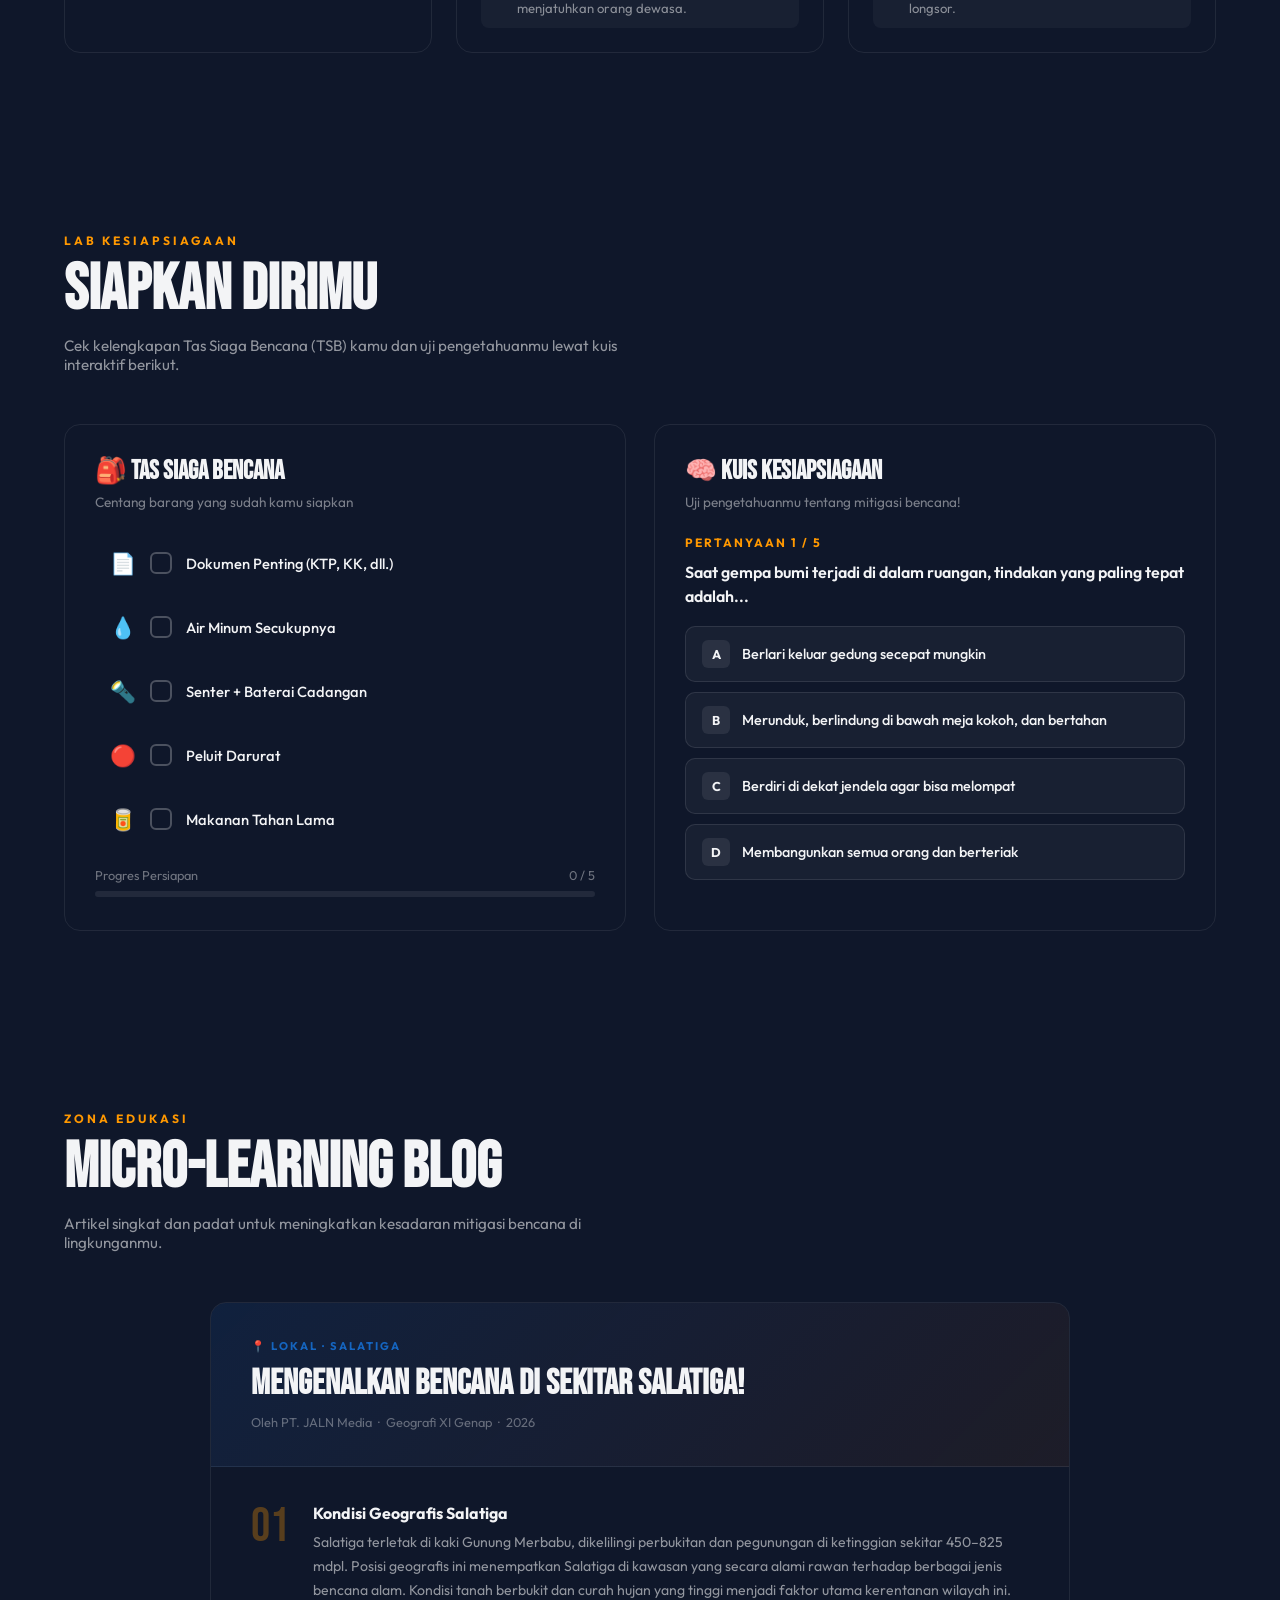
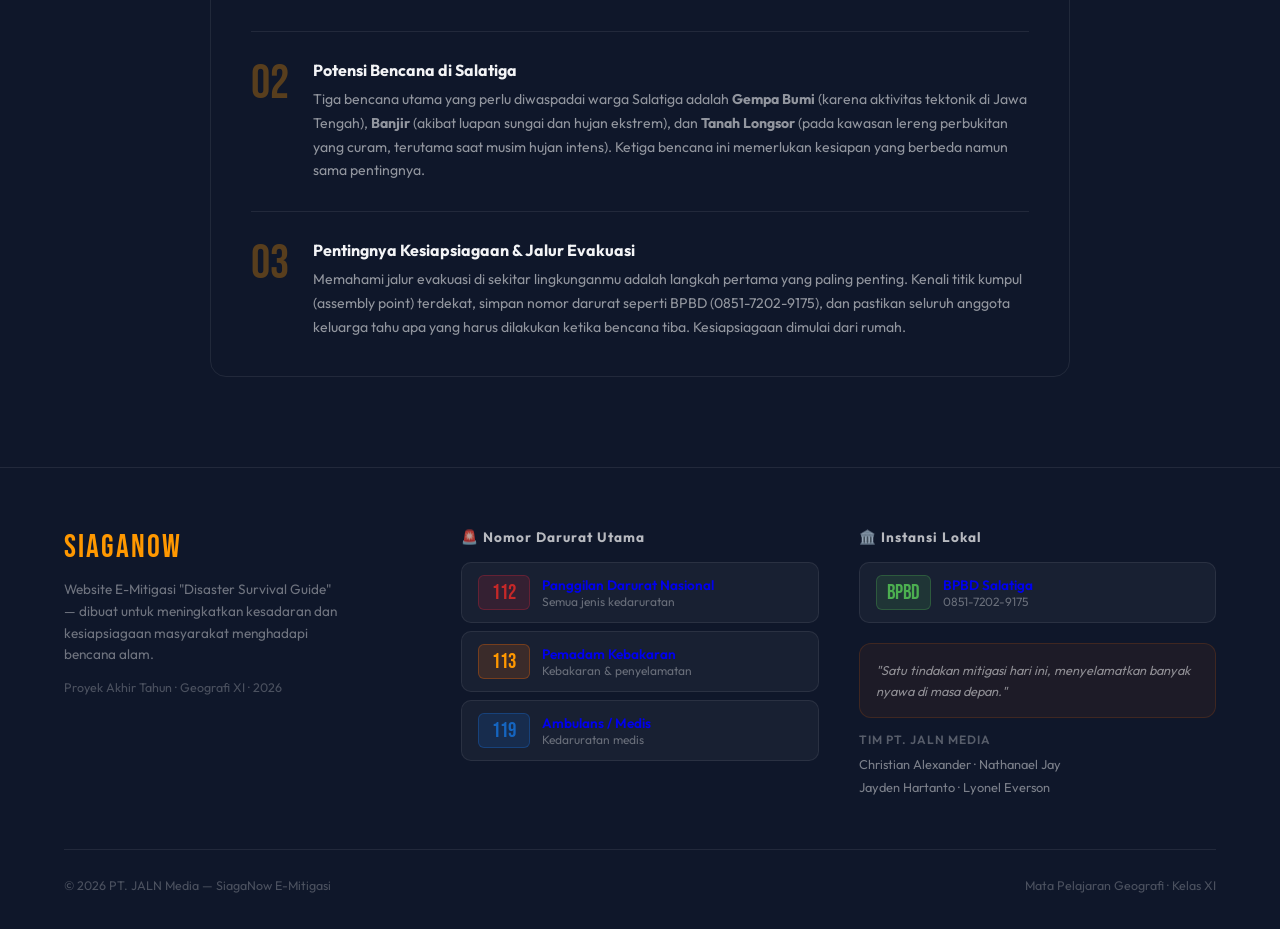
==== commit b543c7e4: "Update siaganow (2).html" ====
--- a/siaganow (2).html
+++ b/siaganow (2).html
@@ -7,19 +7,26 @@
 <link href="https://fonts.googleapis.com/css2?family=Bebas+Neue&family=Outfit:wght@300;400;500;600;700&display=swap" rel="stylesheet">
 <style>
   :root {
-    --orange: #FF6B00;
-    --orange-light: #FF9A3C;
-    --red: #D72638;
-    --blue: #1A73E8;
-    --blue-dark: #0D47A1;
-    --dark: #0A0A0A;
-    --dark2: #141414;
-    --dark3: #1E1E1E;
-    --white: #FFFFFF;
-    --grey: #888;
-    --card-bg: #1a1a1a;
-    --border: rgba(255,255,255,0.08);
-  }
+    /* PRIMARY → hijau */
+    --primary:       #4caf50;
+    --primary-light: #a5d6a7;
+    --primary-dark:  #2e7d32;
+
+    /* ACCENTS */
+    --orange:        #ff9800;
+    --orange-light:  #ffb74d;
+    --red:           #c62828;
+    --red-light:     #ef5350;
+    --blue:          #1565c0;
+    --blue-light:    #42a5f5;
+
+    /* NEUTRALS */
+    --white:  #f3f4f6;
+    --grey:   #6b7280;
+    --dark:   #0f172a;
+    --dark-2: #111827;
+    --border: rgba(255,255,255,0.08);  /* rgba terpaksa, tidak ada token warna putih opacity */
+}
   *, *::before, *::after { margin:0; padding:0; box-sizing:border-box; }
   html { scroll-behavior: smooth; }
 
